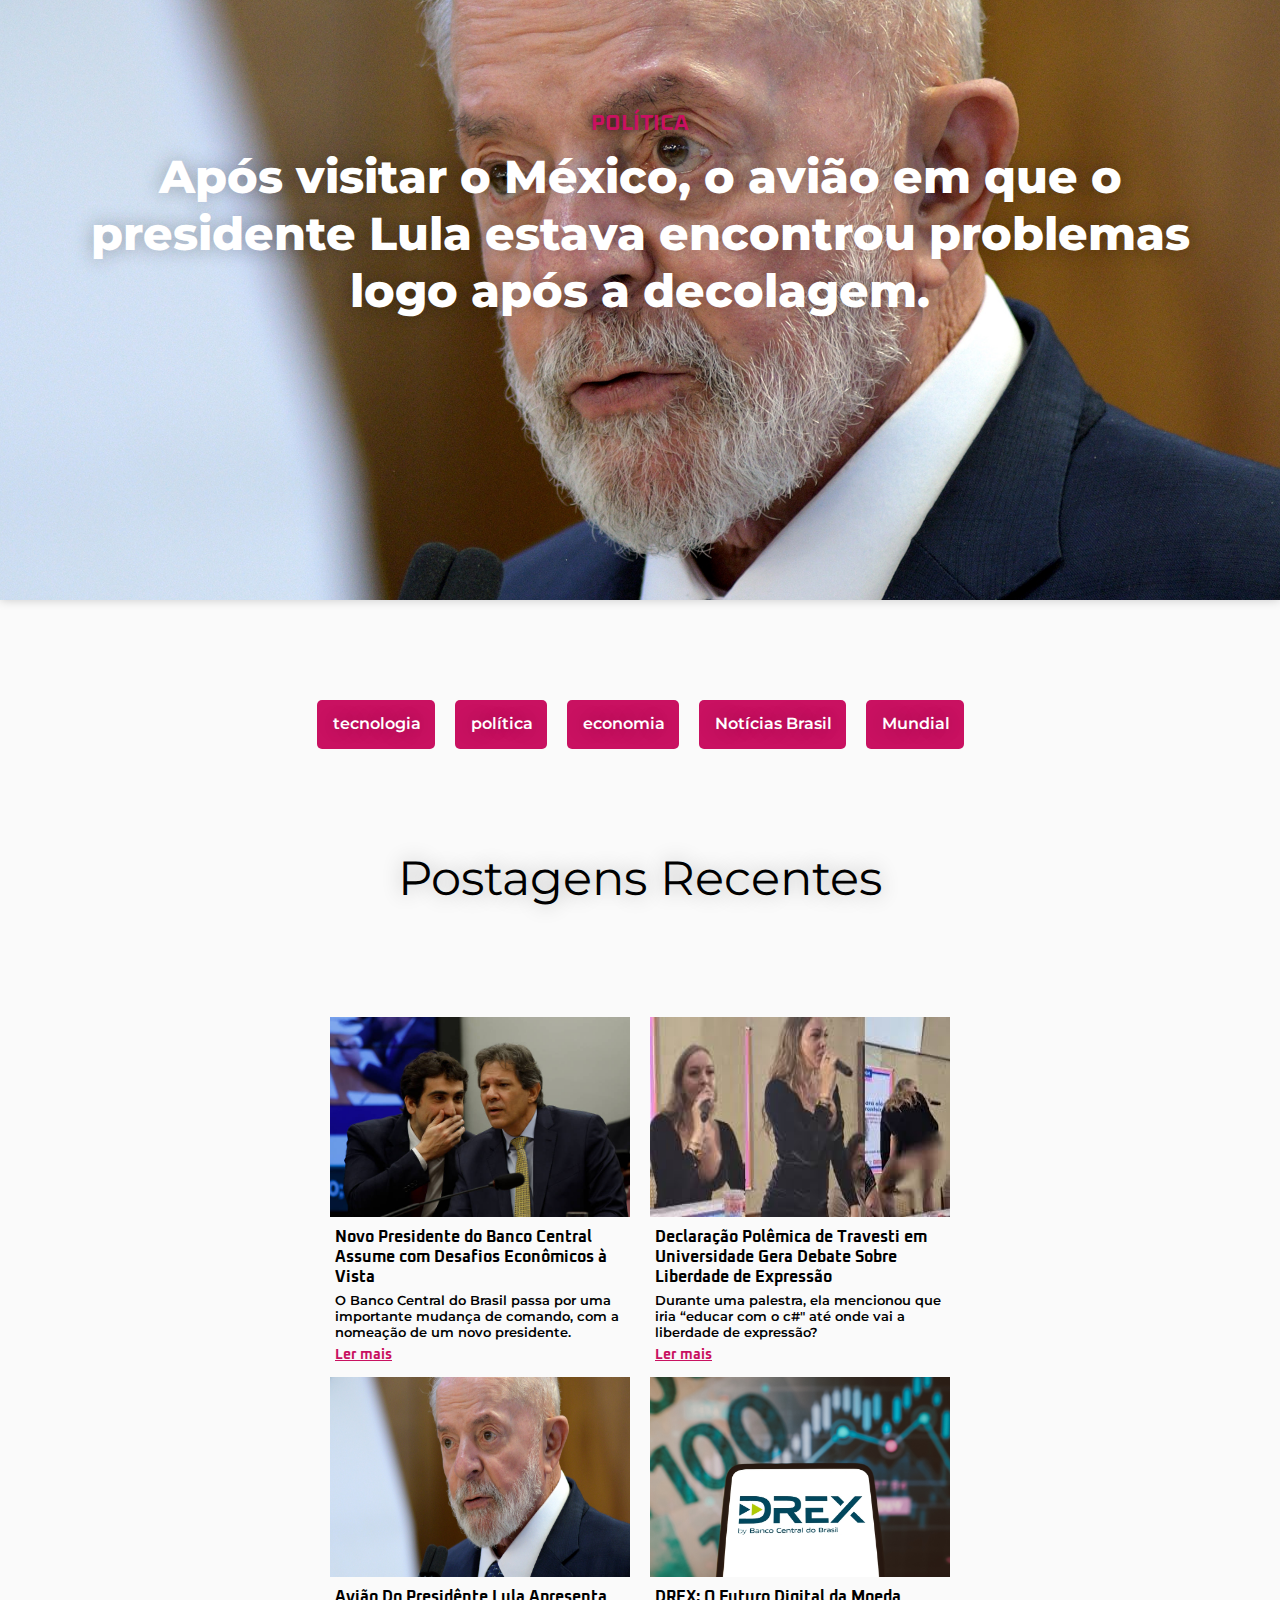
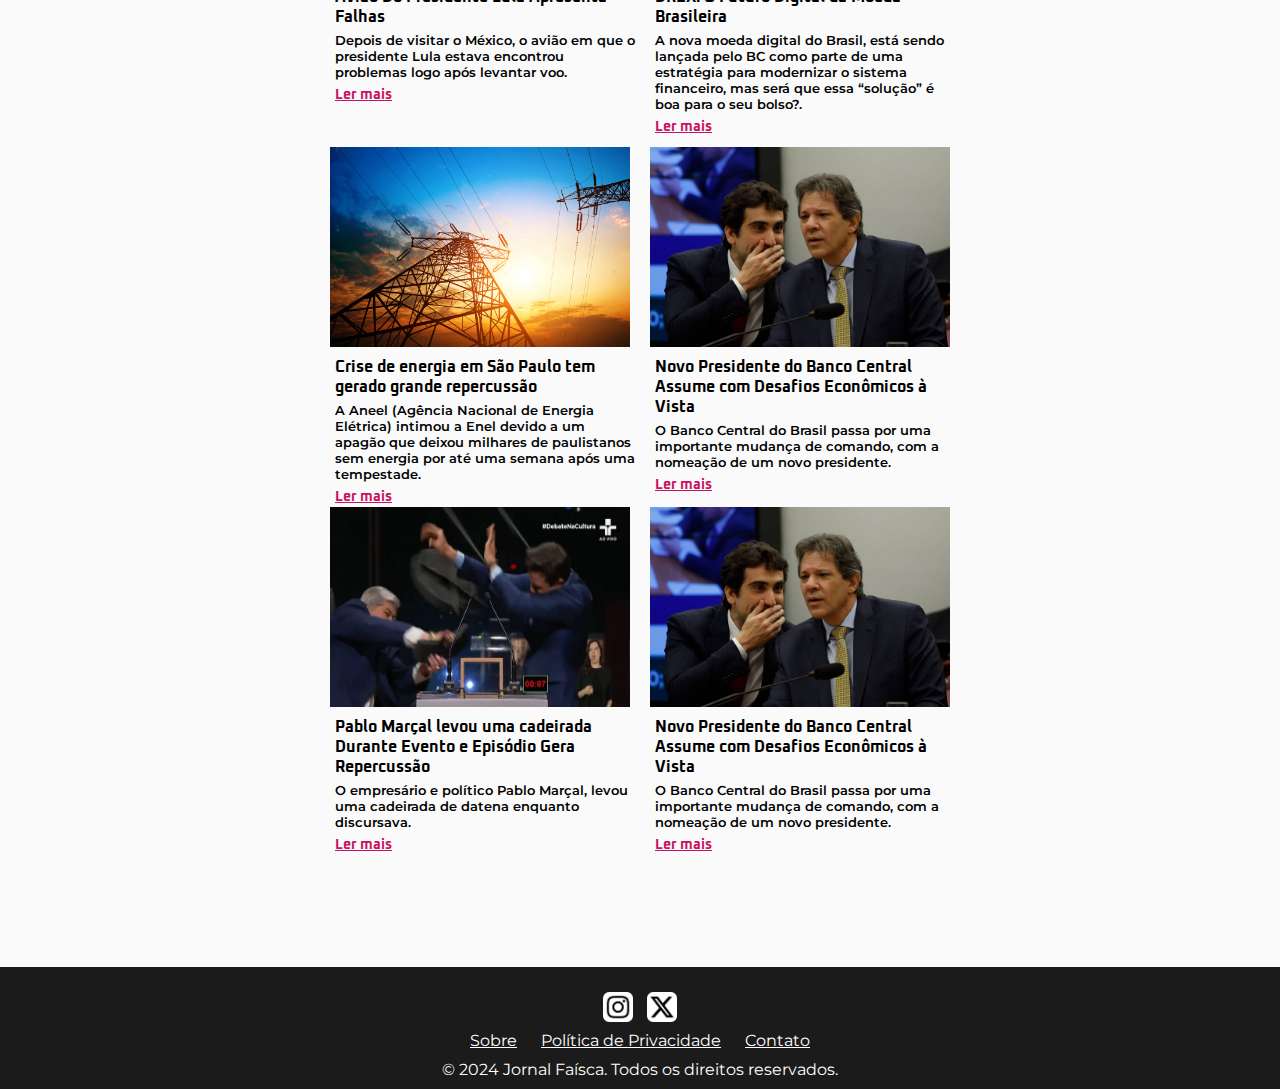
==== index.html @ d9355fc7 "Primeiro" ====
<!DOCTYPE html>
<html lang="pt-BR">
<head>
    <meta charset="UTF-8">
    <meta name="viewport" content="width=device-width, initial-scale=1.0">
    <link rel="shortcut icon" href="logo/LOGO ROSA.png" type="image/x-icon">
    <link rel="stylesheet" href="style.css">
    <title>Jornal Faísca</title>
</head>
<body>
    <div class="container">
        <div class="banner">
            <div class="banner-img">
                <div class="banner-text">
                    <p>POLÍTICA</p>
                    <h1>Após visitar o México, o avião em que o presidente Lula estava encontrou problemas logo após a decolagem.</h1>
                </div>
            </div>
        </div>
        <div class="categorias">
            <div class="categ-centro">
                <ul class="categ-list">
                    <li><a href="tecnologia">tecnologia</a>
                    <li><a href="politica">política</a>
                    <li><a href="economia">economia</a>
                    <li><a href="noticiasbr">Notícias Brasil</a>
                    <li><a href="mundial">Mundial</a>
                </ul>
            </div>
        </div>
        <div class="postrecentes">
            <h1>Postagens Recentes</h1>
            <div class="postbox">
                <div class="postbox-sep">
                    <div class="postbox-not"><a href=""><img src="imgs/gabrielgalipol.jpg" alt=""></a>
                        <h1>Novo Presidente do Banco Central
                            Assume com Desafios
                            Econômicos à Vista</h1>
                        <p>O Banco Central do Brasil passa por uma importante mudança de comando, com a nomeação de um novo presidente.</p>
                        <div class="postbox-not-click"><a href="">Ler mais</a></div>
                    </div>
                    <div class="postbox-not"><a href=""><img src="imgs/lula avião.jpg" alt=""></a>
                        <h1>Avião Do Presidênte Lula
                            Apresenta Falhas</h1>
                        <p>Depois de visitar o México, o avião em que o presidente Lula estava encontrou problemas logo após levantar voo.</p>
                        <div class="postbox-not-click"><a href="">Ler mais</a></div>
                    </div>
                </div>

                <div class="postbox-sep">
                    <div class="postbox-not"><a href=""><img src="imgs/trav.jpeg" alt=""></a>
                        <h1>Declaração Polêmica de Travesti
                            em Universidade Gera Debate
                            Sobre Liberdade de Expressão</h1>
                        <p>Durante uma palestra, ela mencionou que iria “educar com o c#" até onde
                            vai a liberdade de expressão?</p>
                        <div class="postbox-not-click"><a href="">Ler mais</a></div>
                    </div>
                    <div class="postbox-not"><a href=""><img src="imgs/Drex.jpg" alt=""></a>
                        <h1>DREX: O Futuro Digital da Moeda
                            Brasileira</h1>
                        <p>A nova moeda digital do Brasil, está sendo lançada pelo BC como parte de uma estratégia para modernizar o sistema financeiro, mas será que essa “solução” é boa para o seu bolso?.</p>
                        <div class="postbox-not-click"><a href="">Ler mais</a></div>
                    </div>
                </div>
            </div>
            <div class="postbox">
                <div class="postbox-sep">
                    <div class="postbox-not"><a href=""><img src="imgs/spenergia.jpg" alt=""></a>
                    <h1>Crise de energia em São Paulo tem
                        gerado grande repercussão</h1>
                        <p>A Aneel (Agência Nacional de Energia Elétrica) intimou a Enel devido a um apagão que deixou milhares de paulistanos sem energia por até uma semana após uma tempestade.</p>
                        <div class="postbox-not-click"><a href="">Ler mais</a></div>
                    </div>
                    <div class="postbox-not"><a href=""><img src="imgs/cadeirada.jpg" alt=""></a>
                        <h1>Pablo Marçal levou uma cadeirada
                            Durante Evento e Episódio
                            Gera Repercussão</h1>
                        <p>O empresário e político Pablo Marçal, levou uma cadeirada de datena enquanto discursava.</p>
                        <div class="postbox-not-click"><a href="">Ler mais</a></div>
                    </div>
                </div>

                <div class="postbox-sep">
                    <div class="postbox-not"><a href=""><img src="imgs/gabrielgalipol.jpg" alt=""></a>
                        <h1>Novo Presidente do Banco Central
                            Assume com Desafios
                            Econômicos à Vista</h1>
                        <p>O Banco Central do Brasil passa por uma importante mudança de comando, com a nomeação de um novo presidente.</p>
                        <div class="postbox-not-click"><a href="">Ler mais</a></div>
                    </div>
                    <div class="postbox-not"><a href=""><img src="imgs/gabrielgalipol.jpg" alt=""></a>
                        <h1>Novo Presidente do Banco Central
                            Assume com Desafios
                            Econômicos à Vista</h1>
                        <p>O Banco Central do Brasil passa por uma importante mudança de comando, com a nomeação de um novo presidente.</p>
                        <div class="postbox-not-click"><a href="">Ler mais</a></div>
                    </div>
                </div>
            </div>
        </div>
        <footer>
            <a href="https://www.instagram.com/" target="_blank" id="instagram-f"><img src="logo/insta.png" alt=""></a>
            <a href="https://www.x.com/" target="_blank" id="twitter-f"><img src="logo/x.png" alt=""></a>
            <ul>
                <li><a href="sobre" target="_blank">Sobre</a></li>
                <li><a href="privacidade" target="_blank">Política de Privacidade</a></li>
                <li><a href="contato" target="_blank">Contato</a></li>
            </ul>
            <p>&copy; 2024 Jornal Faísca. Todos os direitos reservados.</p>
        </footer>        
    </div>
</body>
</html>
---- style.css ----
@charset "UTF-8";

@import url('https://fonts.googleapis.com/css2?family=Montserrat:ital,wght@0,100..900;1,100..900&display=swap');
@import url('https://fonts.googleapis.com/css2?family=Oxanium:wght@200..800&display=swap');

* {
    margin: 0;
    padding: 0;
    border: 0;
}

.container {
    height: auto;
    background-color: #fafafa;
    align-items: center;
}

/*---------------BANNER---------------*/

.banner {
    width: 100%;
}

.banner-img {
    width: 100%;
    height: 600px;
    background-image: url(imgs/lula\ avião.jpg);
    background-size: cover;
    background-repeat: no-repeat;
    background-position: center;
    box-shadow: rgba(0, 0, 0, 0.2) 0px 0px 10px;
}

@media (max-width: 700px) {
    .banner-img {
        height: 400px;
    }
}

.banner-text {
    text-align: center;
    padding-top: 110px;
}

.banner-text p {
    font-size: 22px;
    font-family: "Oxanium";
    color: #c91161;
    font-weight: 700;
    text-shadow:black 0px 0px 10px;
    cursor: context-menu;
}

.banner-text h1 {
    padding-top:10px;
    font-size: 46px;
    font-family: "Montserrat";
    color: #ffffff;
    font-weight: 800;
    max-width: 1200px;
    text-align: center;
    margin: auto;
    padding-left: 50px;
    padding-right: 50px;
    cursor: context-menu;
    text-shadow:rgba(0, 0, 0, 0.3) 0px 0px 20px;
}

@media (max-width: 950px) {
    .banner-text h1 {
        font-size: 36px;
    }
}

@media (max-width: 700px) {
    .banner-text h1 {
        font-size: 30px;
    }
}

@media (max-width: 450px) {
    .banner-text h1 {
        font-size: 24px;
    }
}

/*---------------CATEGORIAS---------------*/

.categorias {
    width: 100%;
    padding-top: 100px;
}

@media (max-width: 630px) {
    .categorias {
        padding-top: 50px;
    }
}

.categ-centro {
    display: flex;
    align-items: center;
    justify-content: center;
}

.categ-list li {
    float: left;
    padding-left: 10px;
    padding-right: 10px;
    list-style-type: none;
}

.categ-list li a {
    display: block;
    color: white;
    text-align: center;
    padding: 14px 14px 16px 16px;
    text-decoration: none;
    background-color: #c91161;
    border-radius: 5px;
    font-weight: 600;
    font-size: 16px;
    font-family: "Montserrat";
    transition: 0.4s;
    text-shadow:rgba(0, 0, 0, 0.3) 0px 0px 20px;
}

.categ-list li a:hover {
    background-color: #86053d;
    transform: translateY(-6px);
}

@media (max-width: 700px) {
    .categ-list li a {
        font-size: 14px;
    }
}

@media (max-width: 630px) {
    .categ-list li a {
        font-size: 12px;
        padding: 10px 10px 12px 12px;
    }
}

@media (max-width: 560px) {
    .categ-list li  {
        padding-left: 5px;
        padding-right: 5px;
    }
}

@media (max-width: 465px) {
    .categ-list li a {
        padding: 5px 5px 7px 7px;
    }
}

@media (max-width: 415px) {
    .categ-list li a {
        padding: 3px 3px 5px 5px;
    }
}

@media (max-width: 415px) {
    .categ-list li {
        padding-left: 3px;
        padding-right: 3px;
    }
}

/*---------------POSTAGENS-RECENTES---------------*/

.postrecentes {
    width: 80vw;
    margin: auto;
}

.postrecentes > h1 {
    padding-top: 100px;
    padding-bottom: 100px;
    text-align: center;
    font-size: 48px;
    color: black;
    font-family: "Montserrat";
    font-weight: 400;
    text-shadow:rgba(0, 0, 0, 0.3) 0px 0px 20px;
    cursor: context-menu;
}

@media (max-width: 700px) {
    .postrecentes > h1 {
        font-size: 36px;
        padding-top: 40px;
        padding-bottom: 40px;
    }
}

@media (max-width: 460px) {
    .postrecentes > h1 {
        font-size: 25px;
    }
}

.postbox {
    display: flex;
    justify-content: center;
    align-items: center;
}

.postbox-sep {
    display: flex;
}

@media (max-width: 700px) {
    .postbox {
        display: block;
    }
}

.postbox-not {
    width: 300px;
    height: 350px;
    margin: 10px;
}

@media (max-width: 700px) {
    .postbox-not {
        
        width: 100%;
        height: auto;
        margin: 0px;
    }
}

.postbox-not img {
    width: 300px;
    height: 200px;
    display: flex;
    justify-content: center;
    align-items: center;

}

@media (max-width: 700px) {
    .postbox-not img{
        width: 100%;
        height: auto;
    }
}

.postbox-not a img {
    transition: 0.3s;
}

.postbox-not a img:hover {
    transform: translateY(-6px);
}

.postbox-not h1 {
    width: 300px;
    font-size: 16px;
    font-family: "Oxanium";
    padding-top: 10px;
    padding-left: 5px;
    padding-right: 5px;
    font-weight: 700;
}

@media (max-width: 700px) {
    .postbox-not h1{
        width: 100%;
        font-size: 18px;
        font-weight: 800;
    }
}

.postbox-not p {
    width: 300px;
    font-size: 13px;
    font-family: "Montserrat";
    padding: 5px;
    font-weight: 600;
}

@media (max-width: 700px) {
    .postbox-not p{
        width: 100%;
        font-size: 16px;
    }
}

.postbox-not-click a {
    color: #c91161;
    font-size: 14px;
    font-weight: 700;
    font-family: "Oxanium";
    padding: 5px;
    border-radius: 2px;
    transition: 0.3s;
}

.postbox-not-click a:hover {
    background-color: #86053d62;
    color: #66052f;
}

@media (max-width: 1300px) {
    .postbox-sep {
        display: block;
    }
}

/*---------------FOOTER---------------*/

footer {
    background-color: #1b1b1b;
    color: white;
    margin-top: 100px;
    padding: 20px 20px 10px 20px;
    text-align: center;
    font-family: "Montserrat";
}

footer ul {
    list-style: none;
    padding: 0;
    padding-bottom: 10px;
}

footer ul li {
    display: inline;
    margin: 0 10px;
}

footer a {
    color: white;
    transition: 0.3s;
}

footer a:hover {
    color: #c7c7c7;
}


#instagram-f img {
    width: 30px;
    margin: 5px;
    transition: 0.3s;
}

#instagram-f img:hover {
    transform: translateY(-3px);
}

#twitter-f img {
    width: 30px;
    margin: 5px;
    transition: 0.3s;
}

#twitter-f img:hover {
    transform: translateY(-3px);
}
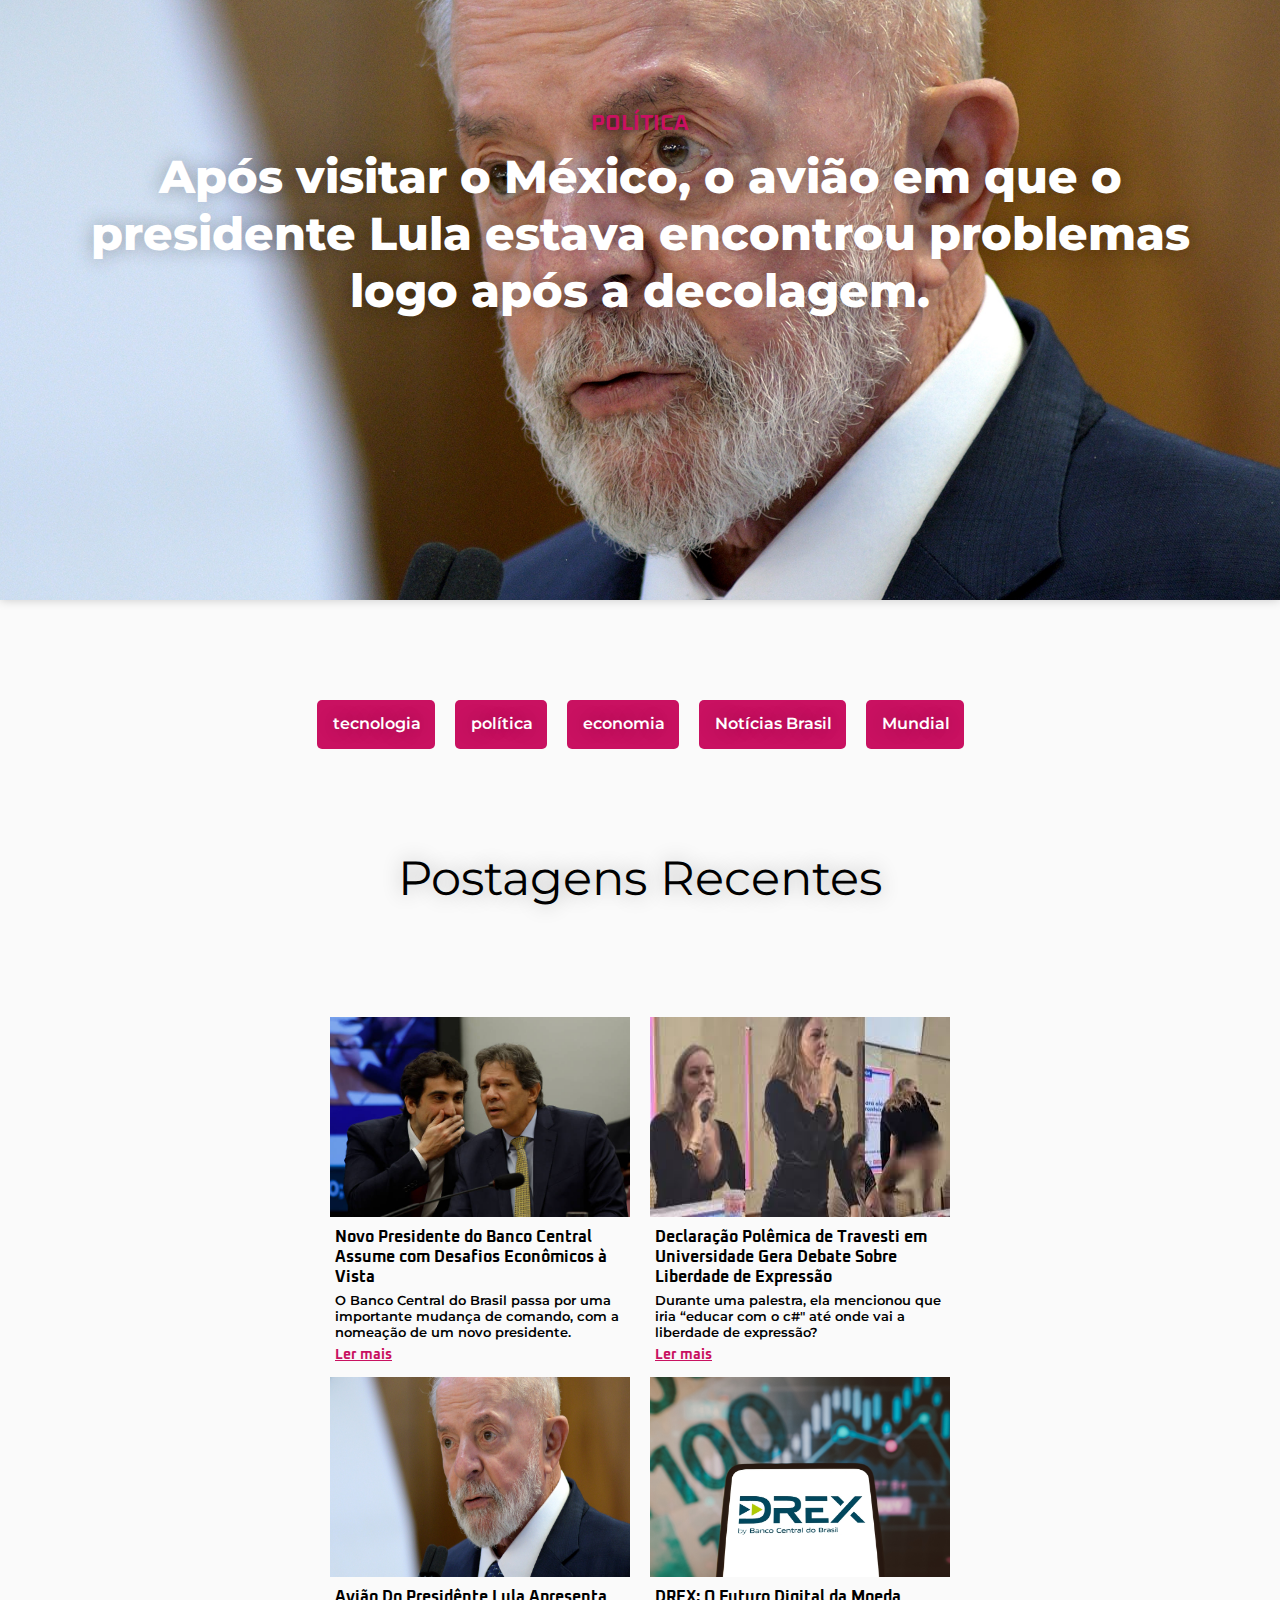
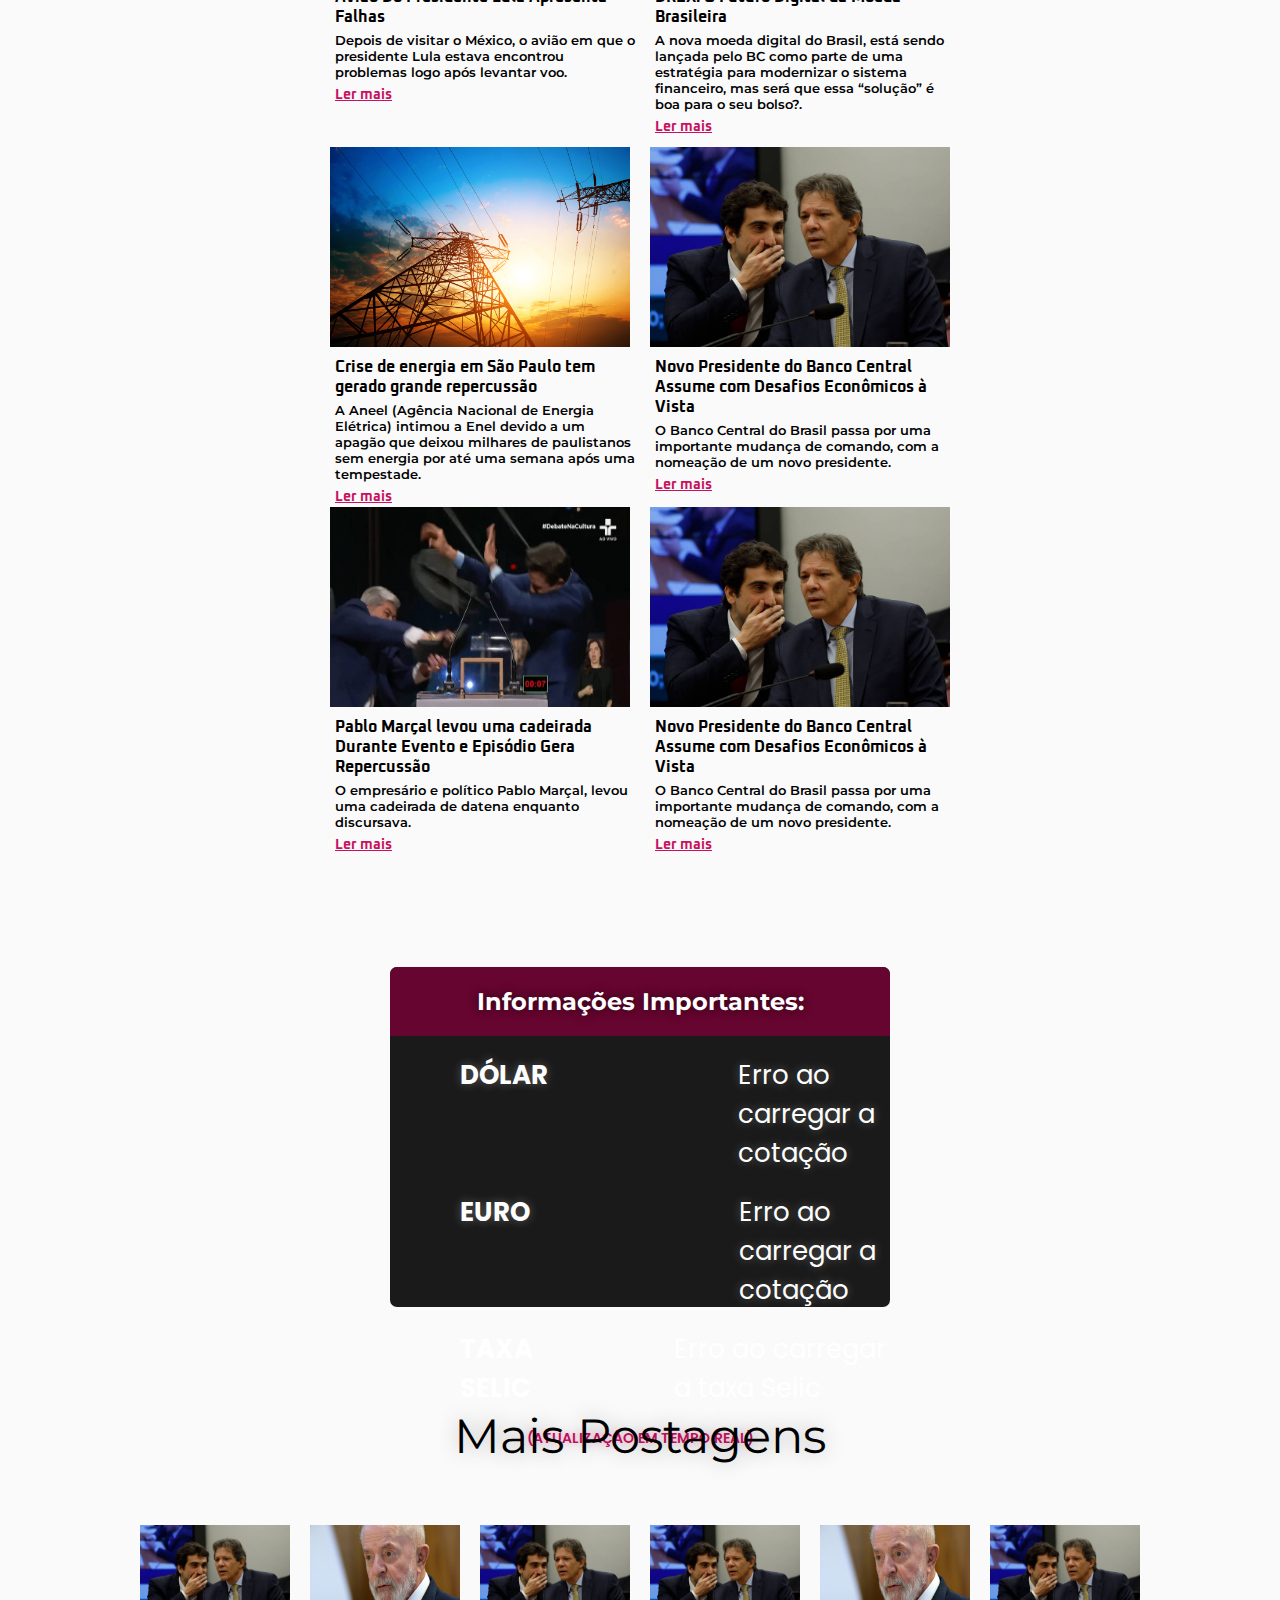
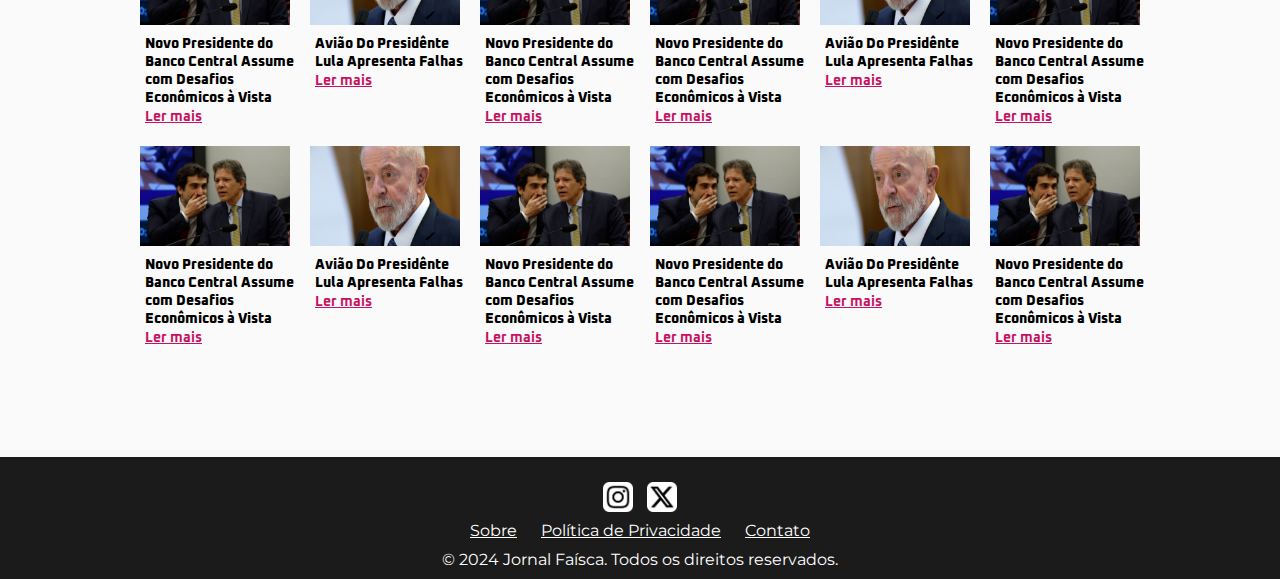
==== commit 6f16f741: "Segundo" ====
--- a/index.html
+++ b/index.html
@@ -99,9 +99,122 @@
                 </div>
             </div>
         </div>
+        <div class="infoimportante">
+            <h1>Informações Importantes:</h1>
+            <div class="linha-dolar">
+                <ul>
+                    <li><p>DÓLAR</p></li>
+                    <li><div class="cotdolar" id="dollar-rate">
+                        <p>Carregando...</p></div></li>
+                </ul>
+            </div>
+            <div class="linha-euro">
+                <ul>
+                    <li><p>EURO</p></li>
+                    <li><div class="coteuro" id="euro-rate">
+                        <p>Carregando...</p></div></li>
+                </ul>
+            </div>
+            <div class="linha-selic">
+                <ul>
+                    <li><p>TAXA SELIC</p></li>
+                    <li><div class="taxaselic" id="selic-rate">
+                        <p>carregando...</p></div></li>
+                </ul>
+            </div>
+            <div class="temporeal">
+                <p>(ATUALIZAÇÃO EM TEMPO REAL)</p>
+            </div>
+        </div>
+        <div class="postantigos">
+            <h1>Mais Postagens</h1>
+            <div class="postantigobox">
+                <div class="postantigobox-sep">
+                    <div class="postantigobox-not"><a href=""><img src="imgs/gabrielgalipol.jpg" alt=""></a>
+                        <h1>Novo Presidente do Banco Central
+                            Assume com Desafios
+                            Econômicos à Vista</h1>
+                        <div class="postantigobox-not-click"><a href="">Ler mais</a></div>
+                    </div>
+                    <div class="postantigobox-not"><a href=""><img src="imgs/lula avião.jpg" alt=""></a>
+                        <h1>Avião Do Presidênte Lula
+                            Apresenta Falhas</h1>
+                        <div class="postantigobox-not-click"><a href="">Ler mais</a></div>
+                    </div>
+                    <div class="postantigobox-not"><a href=""><img src="imgs/gabrielgalipol.jpg" alt=""></a>
+                        <h1>Novo Presidente do Banco Central
+                            Assume com Desafios
+                            Econômicos à Vista</h1>
+                        <div class="postantigobox-not-click"><a href="">Ler mais</a></div>
+                    </div>
+                </div>
+
+                <div class="postantigobox-sep">
+                    <div class="postantigobox-not"><a href=""><img src="imgs/gabrielgalipol.jpg" alt=""></a>
+                        <h1>Novo Presidente do Banco Central
+                            Assume com Desafios
+                            Econômicos à Vista</h1>
+                        <div class="postantigobox-not-click"><a href="">Ler mais</a></div>
+                    </div>
+                    <div class="postantigobox-not"><a href=""><img src="imgs/lula avião.jpg" alt=""></a>
+                        <h1>Avião Do Presidênte Lula
+                            Apresenta Falhas</h1>
+                        <div class="postantigobox-not-click"><a href="">Ler mais</a></div>
+                    </div>
+                    <div class="postantigobox-not"><a href=""><img src="imgs/gabrielgalipol.jpg" alt=""></a>
+                        <h1>Novo Presidente do Banco Central
+                            Assume com Desafios
+                            Econômicos à Vista</h1>
+                        <div class="postantigobox-not-click"><a href="">Ler mais</a></div>
+                    </div>
+                </div>
+            </div>
+
+            <div class="postantigobox">
+                <div class="postantigobox-sep">
+                    <div class="postantigobox-not"><a href=""><img src="imgs/gabrielgalipol.jpg" alt=""></a>
+                        <h1>Novo Presidente do Banco Central
+                            Assume com Desafios
+                            Econômicos à Vista</h1>
+                        <div class="postantigobox-not-click"><a href="">Ler mais</a></div>
+                    </div>
+                    <div class="postantigobox-not"><a href=""><img src="imgs/lula avião.jpg" alt=""></a>
+                        <h1>Avião Do Presidênte Lula
+                            Apresenta Falhas</h1>
+                        <div class="postantigobox-not-click"><a href="">Ler mais</a></div>
+                    </div>
+                    <div class="postantigobox-not"><a href=""><img src="imgs/gabrielgalipol.jpg" alt=""></a>
+                        <h1>Novo Presidente do Banco Central
+                            Assume com Desafios
+                            Econômicos à Vista</h1>
+                        <div class="postantigobox-not-click"><a href="">Ler mais</a></div>
+                    </div>
+                </div>
+
+                <div class="postantigobox-sep">
+                    <div class="postantigobox-not"><a href=""><img src="imgs/gabrielgalipol.jpg" alt=""></a>
+                        <h1>Novo Presidente do Banco Central
+                            Assume com Desafios
+                            Econômicos à Vista</h1>
+                        <div class="postantigobox-not-click"><a href="">Ler mais</a></div>
+                    </div>
+                    <div class="postantigobox-not"><a href=""><img src="imgs/lula avião.jpg" alt=""></a>
+                        <h1>Avião Do Presidênte Lula
+                            Apresenta Falhas</h1>
+                        <div class="postantigobox-not-click"><a href="">Ler mais</a></div>
+                    </div>
+                    <div class="postantigobox-not"><a href=""><img src="imgs/gabrielgalipol.jpg" alt=""></a>
+                        <h1>Novo Presidente do Banco Central
+                            Assume com Desafios
+                            Econômicos à Vista</h1>
+                        <div class="postantigobox-not-click"><a href="">Ler mais</a></div>
+                    </div>
+                </div>
+            </div>
+        </div>
         <footer>
-            <a href="https://www.instagram.com/" target="_blank" id="instagram-f"><img src="logo/insta.png" alt=""></a>
-            <a href="https://www.x.com/" target="_blank" id="twitter-f"><img src="logo/x.png" alt=""></a>
+            <a href="https://www.instagram.com/faiscablog/" target="_blank" id="instagram-f"><img src="logo/insta.png" alt=""></a>
+            <a href="https://x.com/Faisca628331109" target="_blank" id="twitter-f"><img src="logo/x.png" alt=""></a>
             <ul>
                 <li><a href="sobre" target="_blank">Sobre</a></li>
                 <li><a href="privacidade" target="_blank">Política de Privacidade</a></li>
@@ -110,5 +223,8 @@
             <p>&copy; 2024 Jornal Faísca. Todos os direitos reservados.</p>
         </footer>        
     </div>
+    <script src="dolar.js"></script>
+    <script src="euro.js"></script>
+    <script src="taxaselic.js"></script>
 </body>
 </html>--- a/style.css
+++ b/style.css
@@ -2,6 +2,8 @@
 
 @import url('https://fonts.googleapis.com/css2?family=Montserrat:ital,wght@0,100..900;1,100..900&display=swap');
 @import url('https://fonts.googleapis.com/css2?family=Oxanium:wght@200..800&display=swap');
+@import url('https://fonts.googleapis.com/css2?family=Roboto:ital,wght@0,100;0,300;0,400;0,500;0,700;0,900;1,100;1,300;1,400;1,500;1,700;1,900&display=swap');
+@import url('https://fonts.googleapis.com/css2?family=Poppins:ital,wght@0,100;0,200;0,300;0,400;0,500;0,600;0,700;0,800;0,900;1,100;1,200;1,300;1,400;1,500;1,600;1,700;1,800;1,900&display=swap');
 
 * {
     margin: 0;
@@ -174,6 +176,7 @@
 .postrecentes {
     width: 80vw;
     margin: auto;
+    padding-bottom: 100px;
 }
 
 .postrecentes > h1 {
@@ -311,6 +314,442 @@
     }
 }
 
+/*---------------POSTAGEM-ANTIGA---------------*/
+
+.postantigos {
+    width: 80vw;
+    margin: auto;
+}
+
+.postantigos > h1 {
+    padding-top: 100px;
+    padding-bottom: 50px;
+    text-align: center;
+    font-size: 48px;
+    color: black;
+    font-family: "Montserrat";
+    font-weight: 400;
+    text-shadow:rgba(0, 0, 0, 0.3) 0px 0px 20px;
+    cursor: context-menu;
+}
+
+@media (max-width: 700px) {
+    .postantigos > h1 {
+        font-size: 36px;
+        padding-top: 40px;
+        padding-bottom: 40px;
+    }
+}
+
+@media (max-width: 460px) {
+    .postantigos > h1 {
+        font-size: 25px;
+    }
+}
+
+.postantigobox {
+    display: flex;
+    justify-content: center;
+    align-items: center;
+}
+
+.postantigobox-sep {
+    display: flex;
+}
+
+@media (max-width: 700px) {
+    .postantigobox-sep {
+        display: block;
+    }
+}
+
+.postantigobox-not {
+    width: 200px;
+    height: 300px;
+    margin: 10px;
+}
+
+@media (max-width: 1350px) {
+    .postantigobox-not {
+        width: 150px;
+        height: auto;
+        margin: 10px;
+    }
+}
+
+@media (max-width: 1050px) {
+    .postantigobox-not {
+        width: 125px;
+        height: auto;
+        margin: 5px;
+    }
+}
+
+@media (max-width: 850px) {
+    .postantigobox-not {
+        width: 100px;
+        height: auto;
+        margin: 3px;
+    }
+}
+
+@media (max-width: 700px) {
+    .postantigobox-not {
+        width: 200px;
+        height: auto;
+        margin: 3px;
+    }
+}
+
+@media (max-width: 415px) {
+    .postantigobox-not {
+        width: 150px;
+        height: auto;
+        margin: 2px;
+    }
+}
+
+.postantigobox-not img {
+    width: 200px;
+    height: 150px;
+    display: flex;
+    justify-content: center;
+    align-items: center;
+
+}
+
+@media (max-width: 1350px) {
+    .postantigobox-not img{
+        width: 150px;
+        height: 100px;
+    }
+}
+
+@media (max-width: 1050px) {
+    .postantigobox-not img{
+        width: 125px;
+        height: 75px;
+    }
+}
+
+@media (max-width: 850px) {
+    .postantigobox-not img{
+        width: 100px;
+        height: 50px;
+    }
+}
+
+@media (max-width: 700px) {
+    .postantigobox-not img{
+        width: 200px;
+        height: 150px;
+    }
+}
+
+@media (max-width: 415px) {
+    .postantigobox-not img{
+        width: 150px;
+        height: 100px;
+    }
+}
+
+.postantigobox-not a img {
+    transition: 0.3s;
+}
+
+.postantigobox-not a img:hover {
+    transform: translateY(-6px);
+}
+
+.postantigobox-not h1 {
+    width: 200px;
+    font-size: 16px;
+    font-family: "Oxanium";
+    padding-top: 10px;
+    padding-left: 5px;
+    padding-right: 5px;
+    font-weight: 700;
+}
+
+@media (max-width: 1350px) {
+    .postantigobox-not h1{
+        width: 150px;
+        font-size:14px;
+        font-weight: 800;
+    }
+}
+
+@media (max-width: 1050px) {
+    .postantigobox-not h1{
+        width: 125px;
+        font-size:12px;
+        font-weight: 800;
+    }
+}
+
+@media (max-width: 850px) {
+    .postantigobox-not h1{
+        width: 100px;
+        font-size:10px;
+        font-weight: 800;
+    }
+}
+
+@media (max-width: 700px) {
+    .postantigobox-not h1{
+        width: 200px;
+        font-size: 12px;
+        font-weight: 800;
+    }
+}
+
+@media (max-width: 415px) {
+    .postantigobox-not h1{
+        width: 150px;
+        font-size: 12px;
+        font-weight: 800;
+    }
+}
+
+.postantigobox-not-click a {
+    color: #c91161;
+    font-size: 14px;
+    font-weight: 700;
+    font-family: "Oxanium";
+    padding: 5px;
+    border-radius: 2px;
+    transition: 0.3s;
+}
+
+.postantigobox-not-click a:hover {
+    background-color: #86053d62;
+    color: #66052f;
+}
+
+/*---------------INFORMAÇÕES-INPORTANTES---------------*/
+
+.infoimportante {
+    width: 500px;
+    height: 340px;
+    background-color: #1b1a1a;
+    margin: auto;
+    border-radius: 7px;
+}
+
+@media (max-width: 550px) {
+    .infoimportante {
+        width: 100vw;
+        border-radius: 0px;
+    }
+}
+
+@media (max-width: 440px) {
+    .infoimportante {
+        height: 280px;
+    }
+}
+
+.infoimportante h1 {
+    background-color: #66052f;
+    font-size: 24px;
+    color: white;
+    text-align: center;
+    font-family: "Montserrat";
+    padding: 20px;
+    border-top-left-radius: 7px;
+    border-top-right-radius: 7px;
+    text-shadow: rgba(0, 0, 0, 0.6) 0px 0px 10px;
+}
+
+@media (max-width: 550px) {
+    .infoimportante h1 {
+        border-radius: 0px;
+    }
+}
+
+@media (max-width: 440px) {
+    .infoimportante h1 {
+        font-size: 20px;
+    }
+}
+
+.linha-dolar ul{
+    display: flex;
+    list-style: none;
+    padding: 0;
+    margin: 0;
+}
+
+.linha-dolar ul li {
+    list-style-type: none;
+}
+
+.linha-dolar p {
+    color: white;
+    font-size: 26px;
+    font-family: "Poppins";
+    font-weight: 700;
+    padding-left: 70px;
+    padding-top: 20px;
+    padding-bottom: 20px;
+    text-shadow: rgba(255, 255, 255, 0.3) 0px 0px 10px;
+}
+
+.linha-euro ul{
+    display: flex;
+    list-style: none;
+    padding: 0;
+    margin: 0;
+}
+
+.linha-euro ul li {
+    list-style-type: none;
+}
+
+.linha-euro p {
+    color: white;
+    font-size: 26px;
+    font-family: "Poppins";
+    font-weight: 700;
+    padding-left: 70px;
+    padding-top: 20px;
+    padding-bottom: 20px;
+    text-shadow: rgba(255, 255, 255, 0.3) 0px 0px 10px;
+}
+
+.linha-selic ul{
+    display: flex;
+    list-style: none;
+    padding: 0;
+    margin: 0;
+}
+
+.linha-selic ul li {
+    list-style-type: none;
+}
+
+.linha-selic p {
+    color: white;
+    font-size: 26px;
+    font-family: "Poppins";
+    font-weight: 700;
+    padding-left: 70px;
+    padding-top: 20px;
+    padding-bottom: 20px;
+    text-shadow: rgba(255, 255, 255, 0.3) 0px 0px 10px;
+}
+
+@media (max-width: 550px) {
+    .linha-dolar p,.linha-euro p,.linha-selic p {
+        padding-left: 60px;
+    }
+}
+
+@media (max-width: 480px) {
+    .linha-dolar p,.linha-euro p,.linha-selic p {
+        padding-left: 40px;
+    }
+}
+
+@media (max-width: 440px) {
+    .linha-dolar p,.linha-euro p,.linha-selic p {
+        padding-left: 50px;
+        font-size: 20px;
+        padding-top: 10px;
+    }
+}
+
+@media (max-width: 400px) {
+    .linha-dolar p,.linha-euro p,.linha-selic p {
+        padding-left: 30px;
+        font-size: 20px;
+        padding-top: 10px;
+    }
+}
+
+@media (max-width: 350px) {
+    .linha-dolar p,.linha-euro p,.linha-selic p {
+        padding-left: 20px;
+        font-size: 20px;
+        padding-top: 10px;
+    }
+}
+
+/*---------------DOLAR---------------*/
+
+.cotdolar {
+    font-size: 26px;
+    color: #ffffff;
+    font-family: "Poppins";
+    font-weight: 400;
+    padding-top: 20px;
+    padding-left: 190px;
+    text-shadow: rgba(255, 255, 255, 0.3) 0px 0px 10px;
+}
+
+@media (max-width: 440px) {
+    .cotdolar {
+        padding-left: 160px;
+        font-size: 20px;
+        padding-top: 10px;
+    }
+}
+
+/*---------------EURO---------------*/
+
+.coteuro {
+    font-size: 26px;
+    color: #ffffff;
+    font-family: "Poppins";
+    font-weight: 400;
+    padding-top: 20px;
+    padding-left: 209px;
+    text-shadow: rgba(255, 255, 255, 0.3) 0px 0px 10px;
+}
+
+@media (max-width: 440px) {
+    .coteuro {
+        padding-left: 179px;
+        font-size: 20px;
+        padding-top: 10px;
+    }
+}
+
+/*---------------INFLAÇÃO---------------*/
+
+.taxaselic {
+    font-size: 26px;
+    color: #ffffff;
+    font-family: "Poppins";
+    font-weight: 400;
+    padding-top: 20px;
+    padding-left: 130px;
+    text-shadow: rgba(255, 255, 255, 0.3) 0px 0px 10px;
+}
+
+@media (max-width: 440px) {
+    .taxaselic {
+        padding-left: 100px;
+        font-size: 20px;
+        padding-top: 10px;
+    }
+}
+
+.temporeal {
+    text-align: center;
+    color: #c91161;
+    font-size: 14px;
+    font-family: "Poppins";
+    font-weight: 600;
+    text-shadow: rgba(201, 17, 97, 0.3) 0px 0px 10px;
+}
+
+@media (max-width: 440px) {
+    .temporeal {
+        font-size: 12px;
+    }
+}
+
 /*---------------FOOTER---------------*/
 
 footer {
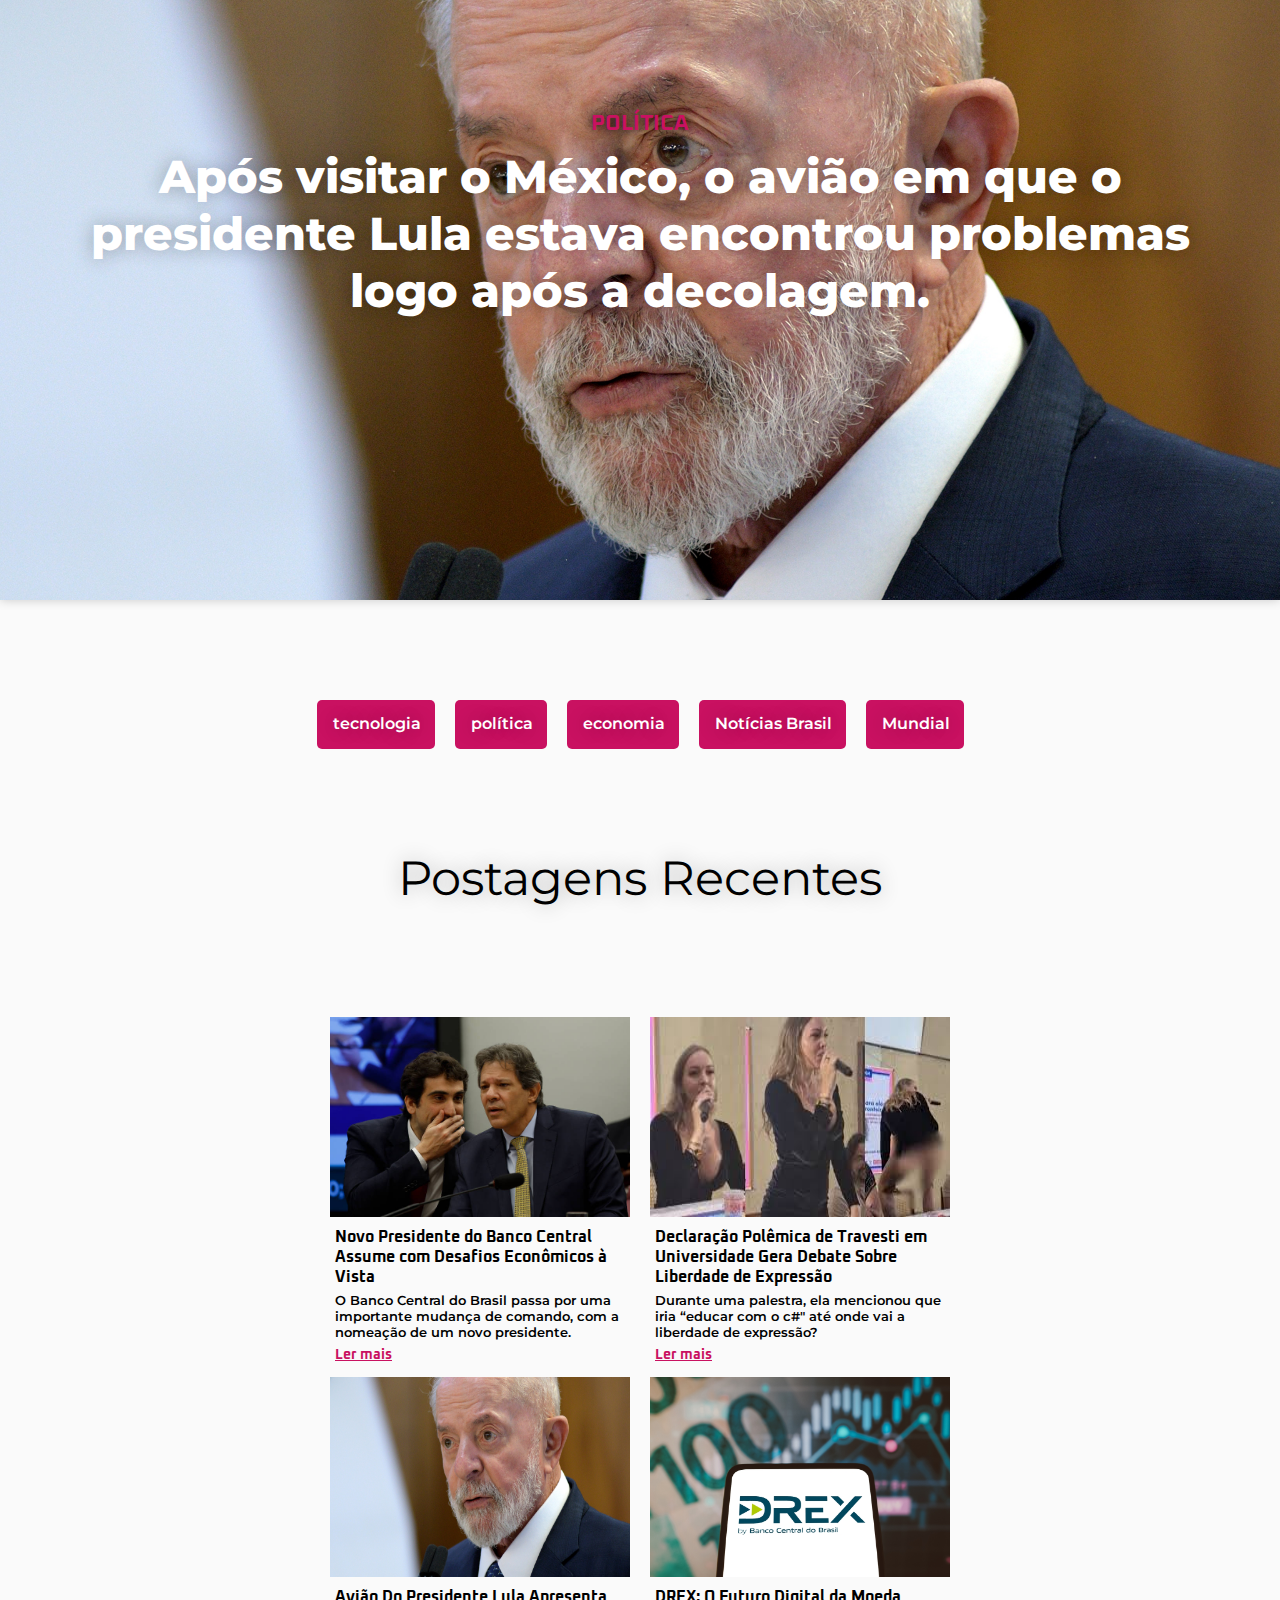
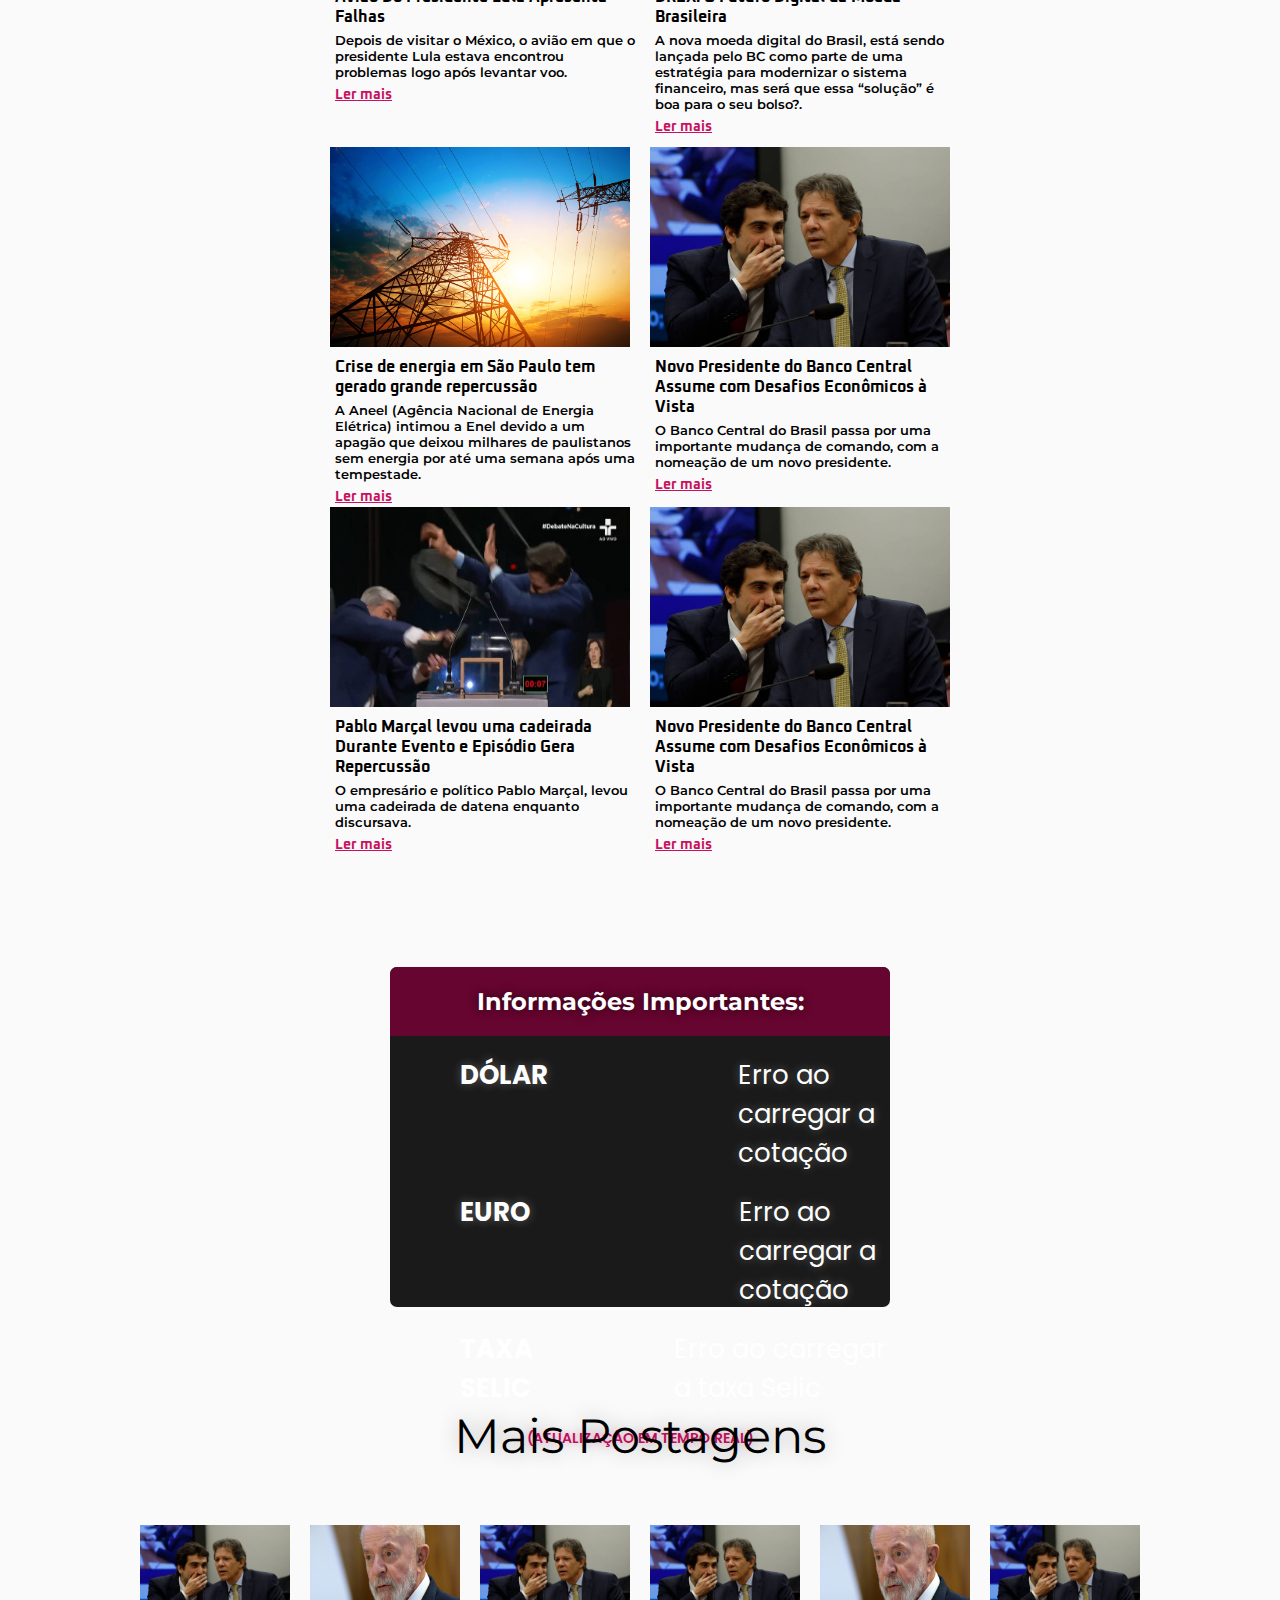
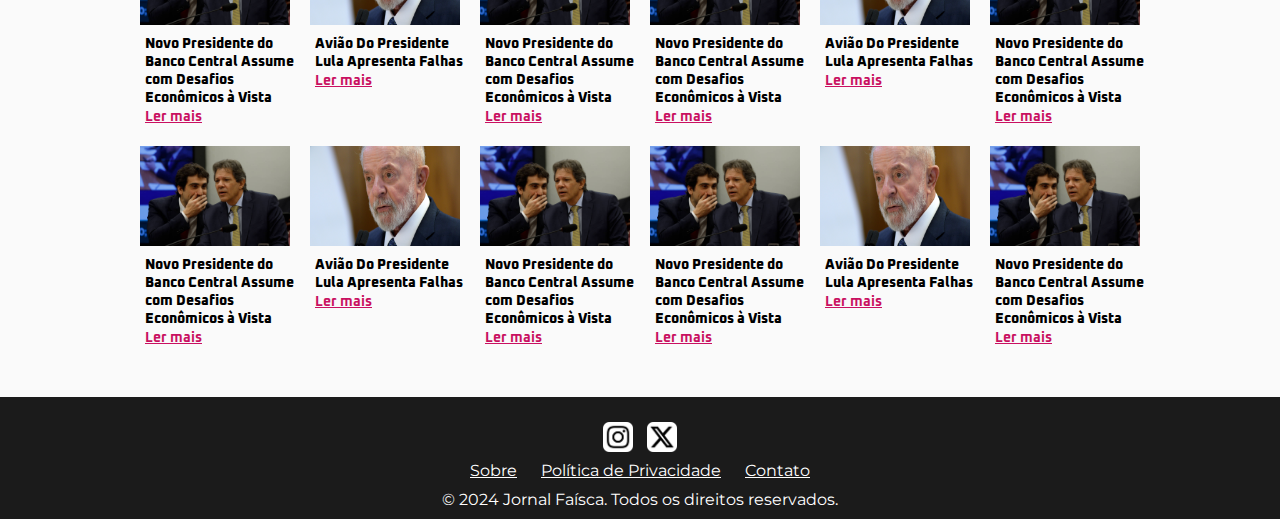
==== commit 3c014eae: "Terceiro" ====
--- a/index.html
+++ b/index.html
@@ -1,5 +1,5 @@
 <!DOCTYPE html>
-<html lang="pt-BR">
+<html lang="pt-br">
 <head>
     <meta charset="UTF-8">
     <meta name="viewport" content="width=device-width, initial-scale=1.0">
@@ -10,12 +10,14 @@
 <body>
     <div class="container">
         <div class="banner">
-            <div class="banner-img">
-                <div class="banner-text">
-                    <p>POLÍTICA</p>
-                    <h1>Após visitar o México, o avião em que o presidente Lula estava encontrou problemas logo após a decolagem.</h1>
-                </div>
-            </div>
+            <a href="noticias/aviaodopresidentelula/aviaodopresidentelula.html" target="_blank">
+                <div class="banner-img">
+                    <div class="banner-text">
+                        <p>POLÍTICA</p>
+                        <h1>Após visitar o México, o avião em que o presidente Lula estava encontrou problemas logo após a decolagem.</h1>
+                    </div>
+                </div>
+            </a>
         </div>
         <div class="categorias">
             <div class="categ-centro">
@@ -40,7 +42,7 @@
                         <div class="postbox-not-click"><a href="">Ler mais</a></div>
                     </div>
                     <div class="postbox-not"><a href=""><img src="imgs/lula avião.jpg" alt=""></a>
-                        <h1>Avião Do Presidênte Lula
+                        <h1>Avião Do Presidente Lula
                             Apresenta Falhas</h1>
                         <p>Depois de visitar o México, o avião em que o presidente Lula estava encontrou problemas logo após levantar voo.</p>
                         <div class="postbox-not-click"><a href="">Ler mais</a></div>
@@ -137,27 +139,27 @@
                         <div class="postantigobox-not-click"><a href="">Ler mais</a></div>
                     </div>
                     <div class="postantigobox-not"><a href=""><img src="imgs/lula avião.jpg" alt=""></a>
-                        <h1>Avião Do Presidênte Lula
-                            Apresenta Falhas</h1>
-                        <div class="postantigobox-not-click"><a href="">Ler mais</a></div>
-                    </div>
-                    <div class="postantigobox-not"><a href=""><img src="imgs/gabrielgalipol.jpg" alt=""></a>
-                        <h1>Novo Presidente do Banco Central
-                            Assume com Desafios
-                            Econômicos à Vista</h1>
-                        <div class="postantigobox-not-click"><a href="">Ler mais</a></div>
-                    </div>
-                </div>
-
-                <div class="postantigobox-sep">
-                    <div class="postantigobox-not"><a href=""><img src="imgs/gabrielgalipol.jpg" alt=""></a>
-                        <h1>Novo Presidente do Banco Central
-                            Assume com Desafios
-                            Econômicos à Vista</h1>
-                        <div class="postantigobox-not-click"><a href="">Ler mais</a></div>
-                    </div>
-                    <div class="postantigobox-not"><a href=""><img src="imgs/lula avião.jpg" alt=""></a>
-                        <h1>Avião Do Presidênte Lula
+                        <h1>Avião Do Presidente Lula
+                            Apresenta Falhas</h1>
+                        <div class="postantigobox-not-click"><a href="">Ler mais</a></div>
+                    </div>
+                    <div class="postantigobox-not"><a href=""><img src="imgs/gabrielgalipol.jpg" alt=""></a>
+                        <h1>Novo Presidente do Banco Central
+                            Assume com Desafios
+                            Econômicos à Vista</h1>
+                        <div class="postantigobox-not-click"><a href="">Ler mais</a></div>
+                    </div>
+                </div>
+
+                <div class="postantigobox-sep">
+                    <div class="postantigobox-not"><a href=""><img src="imgs/gabrielgalipol.jpg" alt=""></a>
+                        <h1>Novo Presidente do Banco Central
+                            Assume com Desafios
+                            Econômicos à Vista</h1>
+                        <div class="postantigobox-not-click"><a href="">Ler mais</a></div>
+                    </div>
+                    <div class="postantigobox-not"><a href=""><img src="imgs/lula avião.jpg" alt=""></a>
+                        <h1>Avião Do Presidente Lula
                             Apresenta Falhas</h1>
                         <div class="postantigobox-not-click"><a href="">Ler mais</a></div>
                     </div>
@@ -179,27 +181,27 @@
                         <div class="postantigobox-not-click"><a href="">Ler mais</a></div>
                     </div>
                     <div class="postantigobox-not"><a href=""><img src="imgs/lula avião.jpg" alt=""></a>
-                        <h1>Avião Do Presidênte Lula
-                            Apresenta Falhas</h1>
-                        <div class="postantigobox-not-click"><a href="">Ler mais</a></div>
-                    </div>
-                    <div class="postantigobox-not"><a href=""><img src="imgs/gabrielgalipol.jpg" alt=""></a>
-                        <h1>Novo Presidente do Banco Central
-                            Assume com Desafios
-                            Econômicos à Vista</h1>
-                        <div class="postantigobox-not-click"><a href="">Ler mais</a></div>
-                    </div>
-                </div>
-
-                <div class="postantigobox-sep">
-                    <div class="postantigobox-not"><a href=""><img src="imgs/gabrielgalipol.jpg" alt=""></a>
-                        <h1>Novo Presidente do Banco Central
-                            Assume com Desafios
-                            Econômicos à Vista</h1>
-                        <div class="postantigobox-not-click"><a href="">Ler mais</a></div>
-                    </div>
-                    <div class="postantigobox-not"><a href=""><img src="imgs/lula avião.jpg" alt=""></a>
-                        <h1>Avião Do Presidênte Lula
+                        <h1>Avião Do Presidente Lula
+                            Apresenta Falhas</h1>
+                        <div class="postantigobox-not-click"><a href="">Ler mais</a></div>
+                    </div>
+                    <div class="postantigobox-not"><a href=""><img src="imgs/gabrielgalipol.jpg" alt=""></a>
+                        <h1>Novo Presidente do Banco Central
+                            Assume com Desafios
+                            Econômicos à Vista</h1>
+                        <div class="postantigobox-not-click"><a href="">Ler mais</a></div>
+                    </div>
+                </div>
+
+                <div class="postantigobox-sep">
+                    <div class="postantigobox-not"><a href=""><img src="imgs/gabrielgalipol.jpg" alt=""></a>
+                        <h1>Novo Presidente do Banco Central
+                            Assume com Desafios
+                            Econômicos à Vista</h1>
+                        <div class="postantigobox-not-click"><a href="">Ler mais</a></div>
+                    </div>
+                    <div class="postantigobox-not"><a href=""><img src="imgs/lula avião.jpg" alt=""></a>
+                        <h1>Avião Do Presidente Lula
                             Apresenta Falhas</h1>
                         <div class="postantigobox-not-click"><a href="">Ler mais</a></div>
                     </div>
@@ -221,10 +223,14 @@
                 <li><a href="contato" target="_blank">Contato</a></li>
             </ul>
             <p>&copy; 2024 Jornal Faísca. Todos os direitos reservados.</p>
-        </footer>        
+        </footer>
+        <div id="btnTop">
+            <img src="Itens usados/setabrancapracima.png" alt="">
+        </div>    
     </div>
     <script src="dolar.js"></script>
     <script src="euro.js"></script>
     <script src="taxaselic.js"></script>
+    <script src="btntop.js"></script>
 </body>
 </html>--- a/style.css
+++ b/style.css
@@ -21,6 +21,10 @@
 
 .banner {
     width: 100%;
+}
+
+.banner a {
+    text-decoration: none;
 }
 
 .banner-img {
@@ -50,7 +54,6 @@
     color: #c91161;
     font-weight: 700;
     text-shadow:black 0px 0px 10px;
-    cursor: context-menu;
 }
 
 .banner-text h1 {
@@ -64,7 +67,6 @@
     margin: auto;
     padding-left: 50px;
     padding-right: 50px;
-    cursor: context-menu;
     text-shadow:rgba(0, 0, 0, 0.3) 0px 0px 20px;
 }
 
@@ -750,12 +752,34 @@
     }
 }
 
+/*----------botão-top----------*/
+
+#btnTop{
+    background-color: #ad074f;
+    border-radius: 10px;
+    position: fixed;
+    bottom: 50px;
+    left: 50px;
+    display: flex;
+    cursor: pointer;
+    transition: 0.4s;
+}
+
+#btnTop:hover {
+    background-color: #700433;
+}
+
+#btnTop img {
+    width: 30px;
+    padding: 10px;
+}
+
 /*---------------FOOTER---------------*/
 
 footer {
     background-color: #1b1b1b;
     color: white;
-    margin-top: 100px;
+    margin-top: 40px;
     padding: 20px 20px 10px 20px;
     text-align: center;
     font-family: "Montserrat";
